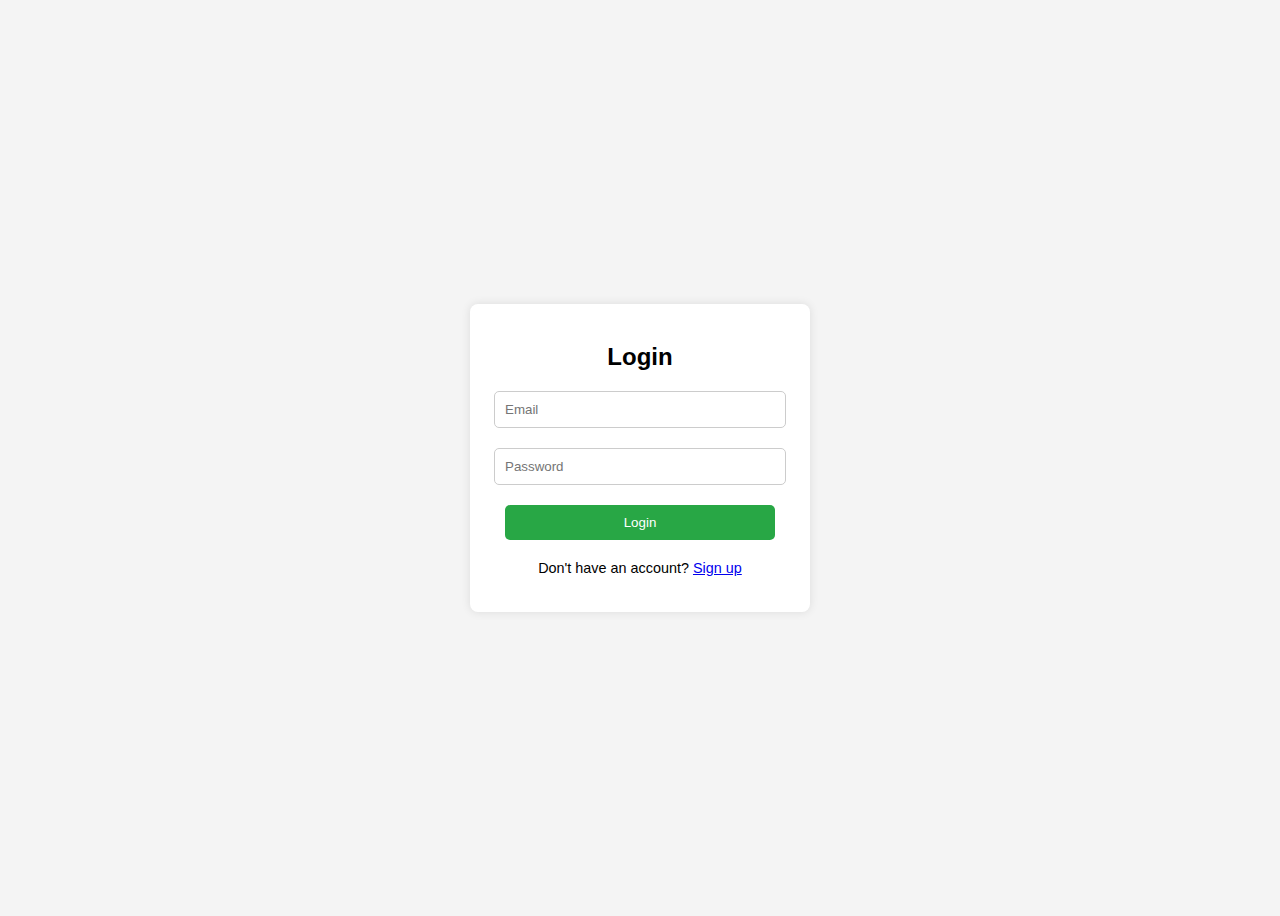
==== index.html @ 7fc9387d "Initial commit" ====
<!DOCTYPE html>
<html lang="en">
<head>
    <meta charset="UTF-8">
    <meta name="viewport" content="width=device-width, initial-scale=1.0">
    <title>Login & Signup</title>
    <link rel="stylesheet" href="style.css">
</head>
<body>
    <div id="form-container">
        <h2 id="form-title">Login</h2>
        <form id="auth-form">
            <input type="text" id="username" placeholder="Username" style="display: none;">
            <input type="email" id="email" placeholder="Email" required>
            <input type="password" id="password" placeholder="Password" required>
            <button type="submit">Login</button>
        </form>
        <p id="toggle-text">Don't have an account? <a href="#" id="toggle-link">Sign up</a></p>
        <p id="message"></p>
    </div>
    <script src="script.js"></script>
</body>
</html>
---- style.css ----
body {
    font-family: Arial, sans-serif;
    display: flex;
    justify-content: center;
    align-items: center;
    height: 100vh;
    background: #f4f4f4;
}

#form-container {
    background: white;
    padding: 20px;
    border-radius: 8px;
    box-shadow: 0px 0px 10px 0px rgba(0, 0, 0, 0.1);
    width: 300px;
    text-align: center;
}

input, button {
    width: 90%;
    margin: 10px 0;
    padding: 10px;
}

button {
    background: #28a745;
    color: white;
    border: none;
    cursor: pointer;
}

button:hover {
    background: #218838;
}

#toggle-text {
    margin-top: 10px;
    font-size: 0.9em;
}
#dashboard-container {
    background: white;
    padding: 20px;
    border-radius: 8px;
    box-shadow: 0px 0px 10px 0px rgba(0, 0, 0, 0.1);
    width: 400px;
    text-align: center;
}

h2 {
    margin-bottom: 10px;
}

input, button {
    width: 90%;
    margin: 10px 0;
    padding: 10px;
    border: 1px solid #ccc;
    border-radius: 5px;
}

button {
    background: #28a745;
    color: white;
    border: none;
    cursor: pointer;
}

button:hover {
    background: #218838;
}

#transactions {
    margin-top: 20px;
    text-align: left;
}

.transaction-entry {
    border-bottom: 1px solid #ccc;
    padding: 5px 0;
}

#budget-advice {
    margin-top: 20px;
    font-weight: bold;
    color: #d9534f;
}
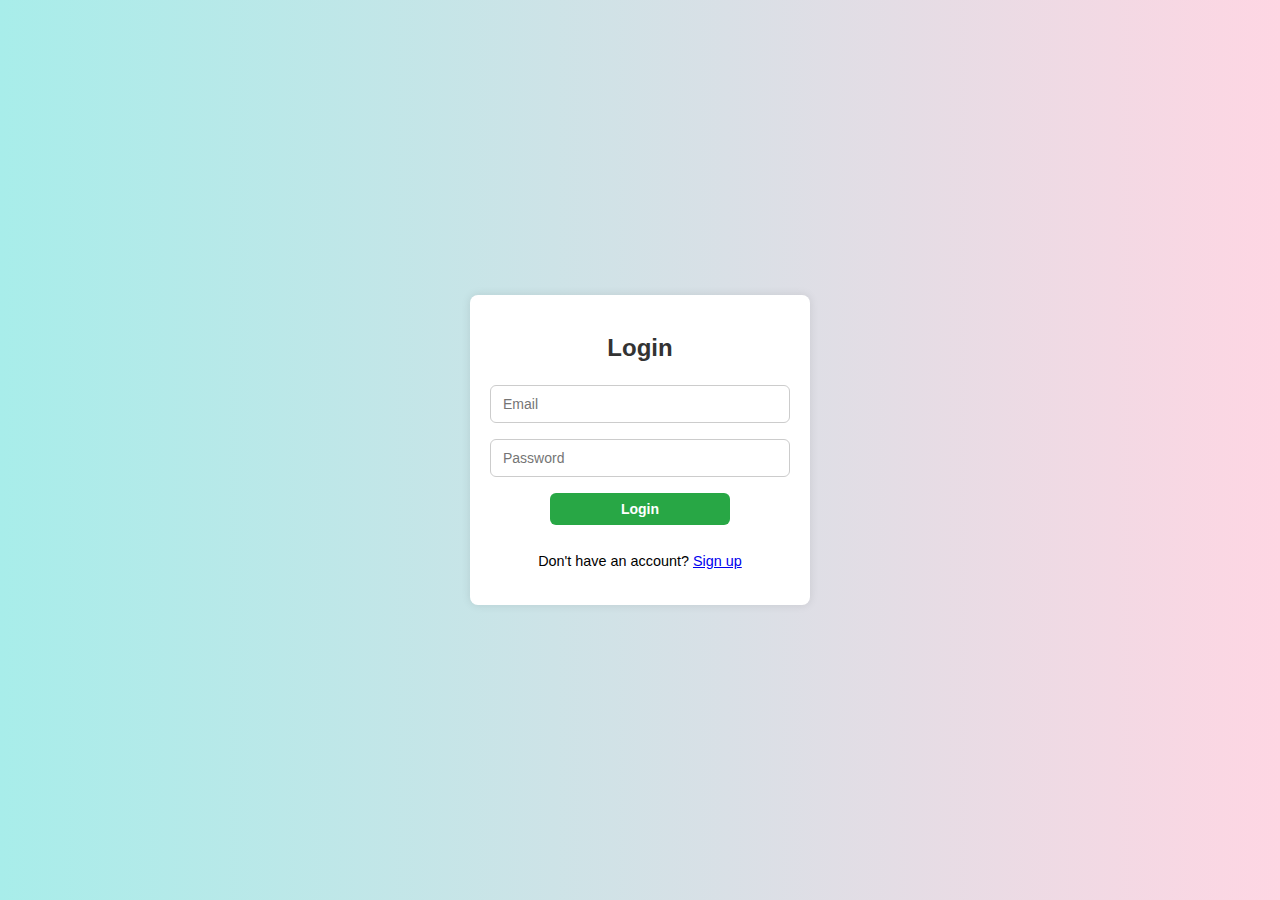
==== commit 925126a8: "changes in css" ====
--- a/index.html
+++ b/index.html
@@ -13,11 +13,11 @@
             <input type="text" id="username" placeholder="Username" style="display: none;">
             <input type="email" id="email" placeholder="Email" required>
             <input type="password" id="password" placeholder="Password" required>
-            <button type="submit">Login</button>
+            <a href="dashboard.html"><button class="login_but"type="submit">Login</button></a>
         </form>
         <p id="toggle-text">Don't have an account? <a href="#" id="toggle-link">Sign up</a></p>
         <p id="message"></p>
     </div>
     <script src="script.js"></script>
 </body>
-</html>
+</html>--- a/style.css
+++ b/style.css
@@ -1,12 +1,43 @@
 body {
-    font-family: Arial, sans-serif;
+    font-family: 'Segoe UI', Tahoma, Geneva, Verdana, sans-serif;
     display: flex;
     justify-content: center;
     align-items: center;
     height: 100vh;
-    background: #f4f4f4;
+    background: linear-gradient(to right, #a8edea, #fed6e3);
+    margin: 0;
+}
+#logout-btn {
+    position: absolute;
+    top: 20px;
+    right: 20px;
+    padding: 8px 16px;
+    background-color: #dc3545; /* Red color */
+    color: white;
+    border: none;
+    border-radius: 6px;
+    font-size: 18px;
+    width: 100px;
+    cursor: pointer;
+    transition: background-color 0.3s, transform 0.2s;
 }
 
+#logout-btn:hover {
+    background-color: #c82333;
+    transform: scale(1.05);
+}
+
+
+#dashboard-container {
+    background: #fff;
+    padding: 30px 40px;
+    border-radius: 12px;
+    box-shadow: 0 12px 24px rgba(0, 0, 0, 0.1);
+    width: 420px;
+    max-height: 90vh;
+    overflow-y: auto;
+    text-align: center;
+}
 #form-container {
     background: white;
     padding: 20px;
@@ -16,57 +47,52 @@
     text-align: center;
 }
 
-input, button {
-    width: 90%;
-    margin: 10px 0;
-    padding: 10px;
+
+h2, h3 {
+    margin-bottom: 15px;
+    color: #333;
 }
 
-button {
-    background: #28a745;
-    color: white;
-    border: none;
-    cursor: pointer;
+form, #dashboard-container > div {
+    margin-bottom: 20px;
 }
 
-button:hover {
-    background: #218838;
+input, select, button {
+    width: 100%;
+    padding: 10px 12px;
+    margin: 8px 0;
+    border-radius: 6px;
+    border: 1px solid #ccc;
+    font-size: 14px;
+    box-sizing: border-box;
+    transition: border-color 0.3s, box-shadow 0.3s;
 }
 
+input:focus, select:focus {
+    border-color: #28a745;
+    outline: none;
+    box-shadow: 0 0 5px rgba(40, 167, 69, 0.4);
+}
 #toggle-text {
     margin-top: 10px;
     font-size: 0.9em;
 }
-#dashboard-container {
-    background: white;
-    padding: 20px;
-    border-radius: 8px;
-    box-shadow: 0px 0px 10px 0px rgba(0, 0, 0, 0.1);
-    width: 400px;
-    text-align: center;
-}
 
-h2 {
-    margin-bottom: 10px;
-}
-
-input, button {
-    width: 90%;
-    margin: 10px 0;
-    padding: 10px;
-    border: 1px solid #ccc;
-    border-radius: 5px;
-}
 
 button {
-    background: #28a745;
+    background-color: #28a745;
     color: white;
     border: none;
-    cursor: pointer;
+    font-weight: bold;
+    width: 60%;
+    padding: 8px 10px;
+    font-size: 14px;
+    transition: background-color 0.3s, transform 0.2s;
 }
 
 button:hover {
-    background: #218838;
+    background-color: #218838;
+    transform: scale(1.02);
 }
 
 #transactions {
@@ -76,11 +102,11 @@
 
 .transaction-entry {
     border-bottom: 1px solid #ccc;
-    padding: 5px 0;
+    padding: 8px 0;
 }
 
-#budget-advice {
-    margin-top: 20px;
+#advice-output, #budget-advice {
+    margin-top: 15px;
     font-weight: bold;
     color: #d9534f;
 }
